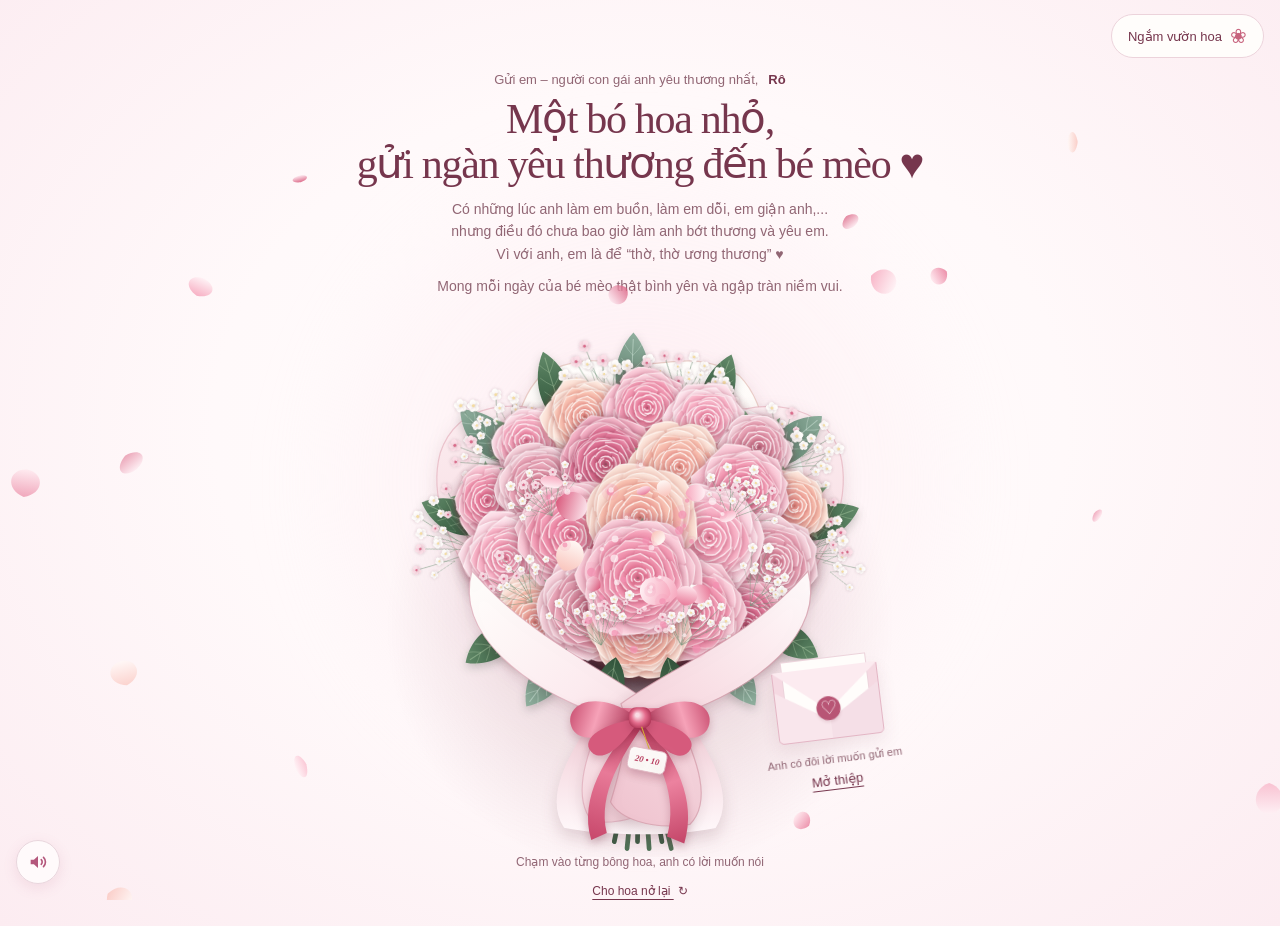
==== index.html @ 15c331a2 "Viết lại lời chúc theo giọng gửi người yêu - Viết lại thiệp, lời thì thầm của từng bông hồng và chú " ====
<!DOCTYPE html>
<html lang="vi">
<head>
  <meta charset="UTF-8">
  <meta name="viewport" content="width=device-width, initial-scale=1.0">
  <meta name="theme-color" content="#fff8fa">
  <meta name="description" content="Một bó hoa, một tấm thiệp và chút kỷ niệm anh gửi riêng cho em.">
  <title>Anh gửi bé mèo một bó hoa ♥</title>
  <link rel="stylesheet" href="./style.css">
  <script src="./script.js?v=3" defer></script>
  <script src="./card.js?v=2" defer></script>
  <script src="./album.js" defer></script>
  <script src="./music.js?v=3" defer></script>
</head>
<body>
  <main>
    <a class="garden-link" href="./garden.html">Ngắm vườn hoa <span aria-hidden="true">❀</span></a>
    <canvas id="ambientPetalsCanvas" aria-hidden="true"></canvas>
    <header class="greeting">
      <p class="occasion">Gửi em – người con gái anh yêu thương nhất,<span>Rô</span></p>
      <h1>Một bó hoa nhỏ,<br>gửi ngàn yêu thương đến bé mèo ♥</h1>
      <p class="greeting-caption">
        Có những lúc anh làm em buồn, làm em dỗi, em giận anh,...<br>
        nhưng điều đó chưa bao giờ làm anh bớt thương và yêu em.<br>
        Vì với anh, em là để “thờ, thờ ương thương” ♥
      </p>
      <p class="greeting-caption">Mong mỗi ngày của bé mèo thật bình yên và ngập tràn niềm vui.</p>
    </header>

    <div class="gift-layout">
      <section class="scene-column" aria-label="Hoa và những lời chúc">


        <div class="gift-visuals">
          <div class="bouquet-composition">
            <div id="bouquetStageWrapper" role="button" tabindex="0"
              aria-label="Bó hoa hồng. Nhấn Enter để nhận lời chúc; dùng phím mũi tên để chọn bông hoa."
              aria-describedby="bouquetHint">
              <canvas id="bouquetCanvas" aria-hidden="true"></canvas>
            </div>
            <button class="envelope-button" id="openCard" type="button" aria-haspopup="dialog" aria-controls="greetingCard" aria-expanded="false" hidden>
              <span class="envelope" aria-hidden="true"><span class="envelope-letter">Gửi em,</span><span class="envelope-seal">♡</span></span>
              <span class="envelope-caption">Anh có đôi lời muốn gửi em</span>
              <span class="envelope-action">Mở thiệp</span>
            </button>
          </div>

        </div>

        <footer class="scene-footer">
          <p id="bouquetHint" class="bouquet-hint">Chạm vào từng bông hoa, anh có lời muốn nói</p>
          <p id="roseWish" class="rose-wish" role="status" aria-live="polite" aria-atomic="true"></p>
          <button class="text-button" id="replayBloom" type="button">Cho hoa nở lại <span aria-hidden="true">↻</span></button>
        </footer>
      </section>

      <dialog id="greetingCard" class="card-dialog" aria-labelledby="cardTitle">
        <div class="letter-paper">
          <button class="close-button" id="closeCard" type="button" aria-label="Đóng thiệp">×</button>
          <div id="cardReading">
            <p class="letter-recipient">Gửi <span id="cardRecipient">bé mèo</span>,</p>
            <h2 id="cardTitle">Yêu thương em, hôm nay<br>và cả những ngày sau.</h2>
            <div class="letter-flower" aria-hidden="true">❀</div>
            <p id="cardMessage" class="letter-message"></p>
            <div class="letter-signoff"><p>Yêu thương em rất nhiều,</p><p id="cardSender" class="letter-signature"></p></div>
            <div class="letter-fold" aria-hidden="true"></div>
            <div class="letter-actions"><button id="viewAlbum" class="text-button" type="button" aria-controls="memoryAlbum">Xem album kỷ niệm <span aria-hidden="true">♡</span></button><!-- <button id="editCard" class="text-button" type="button">Viết lời chúc riêng <span aria-hidden="true">✎</span></button> --></div>
          </div>
          <form id="cardEditor" hidden>
            <p class="editor-intro">Một tấm thiệp mang lời của bạn.</p>
            <h2 id="editorTitle" class="editor-title">Viết chút yêu thương</h2>
            <label for="recipientInput">Gửi đến</label>
            <input id="recipientInput" name="recipient" maxlength="60" required autocomplete="off">
            <label for="messageInput">Lời chúc</label>
            <textarea id="messageInput" name="message" rows="7" maxlength="1500" required></textarea>
            <label for="senderInput">Người gửi</label>
            <input id="senderInput" name="sender" maxlength="60" required autocomplete="off">
            <p class="editor-hint">Lời chúc được lưu trên trình duyệt này.</p>
            <div class="editor-actions"><button class="primary-button" type="submit">Lưu lời chúc</button><button class="text-button" id="cancelEdit" type="button">Hủy</button></div>
          </form>
          <p id="cardStatus" class="card-status" role="status" aria-live="polite"></p>
        </div>
      </dialog>
    </div>
    <section id="memoryAlbum" class="memory-album" aria-labelledby="albumTitle" hidden>
      <header class="album-heading">
        <p class="album-note">Những ngày có em, anh đều muốn giữ lại</p>
        <h2 id="albumTitle">Chuyện của chúng mình</h2>
        <button id="toggleAlbum" class="text-button" type="button" aria-expanded="false" aria-controls="albumPhotos">Xòe album <span aria-hidden="true">♡</span></button>
        <!-- <button id="editAlbum" class="text-button" type="button" aria-expanded="false" aria-controls="albumPhotos">Thay ảnh <span aria-hidden="true">✎</span></button> -->
      </header>
      <!-- <p id="albumEditHint" class="album-edit-hint" hidden>Chọn ảnh từ thiết bị của bạn, tối đa 20 MB mỗi ảnh. Ảnh được lưu trên trình duyệt này, không tự gửi sang thiết bị khác.</p> -->
      <p id="albumStatus" class="album-status" role="status" aria-live="polite" aria-atomic="true"></p>
      <div id="albumPhotos" class="album-photos">
        <figure class="portrait-card album-card">
          <div class="portrait-photo"><img src="./assets/images/album/2.jpg" alt="Ảnh kỷ niệm thứ nhất của bé mèo" width="720" height="1280" decoding="async"></div>
          <figcaption><span class="portrait-dedication">Dỗi một chút cũng xinh.</span><span class="portrait-date">Anh nhìn mãi không chán</span></figcaption>
          <div class="photo-actions" hidden>
            <button class="text-button change-photo" type="button" aria-label="Đổi ảnh thứ nhất">Đổi ảnh</button>
            <button class="text-button reset-photo" type="button" aria-label="Khôi phục ảnh thứ nhất" disabled>Ảnh ban đầu</button>
            <input class="photo-input" type="file" accept="image/*" aria-label="Chọn ảnh thứ nhất" hidden>
          </div>
        </figure>
        <figure class="portrait-card album-card">
          <div class="portrait-photo"><img src="./assets/images/album/1.jpg" alt="Ảnh kỷ niệm thứ hai của bé mèo" width="720" height="1280" decoding="async" loading="lazy"></div>
          <figcaption><span class="portrait-dedication">Nụ cười anh thương yêu nhất.</span><span class="portrait-date">Cười nhiều thế này em nhé</span></figcaption>
          <div class="photo-actions" hidden>
            <button class="text-button change-photo" type="button" aria-label="Đổi ảnh thứ hai">Đổi ảnh</button>
            <button class="text-button reset-photo" type="button" aria-label="Khôi phục ảnh thứ hai" disabled>Ảnh ban đầu</button>
            <input class="photo-input" type="file" accept="image/*" aria-label="Chọn ảnh thứ hai" hidden>
          </div>
        </figure>
        <figure class="portrait-card album-card">
          <div class="portrait-photo"><img src="./assets/images/album/3.jpg" alt="Ảnh kỷ niệm thứ ba của bé mèo" width="720" height="960" decoding="async" loading="lazy"></div>
          <figcaption><span class="portrait-dedication">Bé mèo của anh.</span><span class="portrait-date">Đáng yêu từng ngày một</span></figcaption>
          <div class="photo-actions" hidden>
            <button class="text-button change-photo" type="button" aria-label="Đổi ảnh thứ ba">Đổi ảnh</button>
            <button class="text-button reset-photo" type="button" aria-label="Khôi phục ảnh thứ ba" disabled>Ảnh ban đầu</button>
            <input class="photo-input" type="file" accept="image/*" aria-label="Chọn ảnh thứ ba" hidden>
          </div>
        </figure>
        <figure class="portrait-card album-card">
          <div class="portrait-photo"><img src="./assets/images/album/4.jpg" alt="Ảnh kỷ niệm thứ tư của bé mèo" width="720" height="960" decoding="async" loading="lazy"></div>
          <figcaption><span class="portrait-dedication">Ôm gấu thôi, đừng ôm buồn.</span><span class="portrait-date">Còn có anh ôm em nữa</span></figcaption>
          <div class="photo-actions" hidden>
            <button class="text-button change-photo" type="button" aria-label="Đổi ảnh thứ tư">Đổi ảnh</button>
            <button class="text-button reset-photo" type="button" aria-label="Khôi phục ảnh thứ tư" disabled>Ảnh ban đầu</button>
            <input class="photo-input" type="file" accept="image/*" aria-label="Chọn ảnh thứ tư" hidden>
          </div>
        </figure>
        <figure class="portrait-card album-card">
          <div class="portrait-photo"><img src="./assets/images/album/5.jpg" alt="Ảnh kỷ niệm thứ năm của bé mèo" width="720" height="960" decoding="async" loading="lazy"></div>
          <figcaption><span class="portrait-dedication">Hoa đẹp, em đẹp hơn.</span><span class="portrait-date">Yêu thương em nhiều lắm</span></figcaption>
          <div class="photo-actions" hidden>
            <button class="text-button change-photo" type="button" aria-label="Đổi ảnh thứ năm">Đổi ảnh</button>
            <button class="text-button reset-photo" type="button" aria-label="Khôi phục ảnh thứ năm" disabled>Ảnh ban đầu</button>
            <input class="photo-input" type="file" accept="image/*" aria-label="Chọn ảnh thứ năm" hidden>
          </div>
        </figure>
        <figure class="portrait-card album-card">
          <div class="portrait-photo"><img src="./assets/images/album/6.jpg" alt="Ảnh kỷ niệm thứ sáu của bé mèo" width="720" height="960" decoding="async" loading="lazy"></div>
          <figcaption><span class="portrait-dedication">Hai cái bóng, một đường về.</span><span class="portrait-date">Mình cứ đi cùng nhau mãi nhé</span></figcaption>
          <div class="photo-actions" hidden>
            <button class="text-button change-photo" type="button" aria-label="Đổi ảnh thứ sáu">Đổi ảnh</button>
            <button class="text-button reset-photo" type="button" aria-label="Khôi phục ảnh thứ sáu" disabled>Ảnh ban đầu</button>
            <input class="photo-input" type="file" accept="image/*" aria-label="Chọn ảnh thứ sáu" hidden>
          </div>
        </figure>
      </div>
      <p class="album-footnote">Còn nhiều ảnh lắm, mình cùng chụp tiếp em nhé.</p>
    </section>
    <noscript><p class="noscript-message">Bật JavaScript để ngắm hoa nở và mở thiệp anh gửi em nhé.</p></noscript>
  </main>
</body>
</html>
---- style.css ----
:root {
  --paper: #fffdfb;
  --blush: #fff8fa;
  --rose: #c7637d;
  --ink: #76364d;
  --muted: #916674;
  --line: #ecd3db;
  --bouquet-size: clamp(210px, calc(100dvh - 300px), 560px);
  color: var(--ink);
  font-family: "Segoe UI", Arial, sans-serif;
  font-synthesis: none;
}
* { box-sizing: border-box; }
[hidden] { display: none !important; }
html, body { margin: 0; min-width: 320px; min-height: 100%; }
body {
  background: radial-gradient(ellipse at 50% 46%, #fffdfd 0%, #fff9fa 47%, #fcecf1 100%);
  -webkit-tap-highlight-color: transparent;
}
button, input, textarea { font: inherit; }
button { color: inherit; cursor: pointer; touch-action: manipulation; }
button:focus-visible, a:focus-visible, [tabindex]:focus-visible, input:focus-visible, textarea:focus-visible {
  outline: 2px solid var(--ink); outline-offset: 5px;
}
main {
  min-height: 100vh; min-height: 100dvh;
  display: grid; align-content: center;
  position: relative; isolation: isolate;
  padding: max(72px, calc(env(safe-area-inset-top) + 64px)) clamp(16px, 3vw, 48px) max(16px, env(safe-area-inset-bottom));
}
.garden-link {
  position: absolute; top: max(14px, env(safe-area-inset-top));
  right: max(16px, env(safe-area-inset-right)); z-index: 4;
  display: inline-flex; align-items: center; gap: 8px;
  min-height: 44px; padding: 10px 16px; border: 1px solid var(--line); border-radius: 24px;
  background: var(--paper); color: var(--ink); font-size: 13px; text-decoration: none;
}
.garden-link:hover { background: #fae7ef; }
.garden-link span { color: var(--rose); font-size: 20px; line-height: 1; }
.gift-layout {
  width: min(100%, 1040px); margin-inline: auto;
  display: grid; grid-template-columns: minmax(0, 1fr); align-items: start;
  gap: 32px clamp(28px, 4vw, 60px);
}
.scene-column { min-width: 0; display: flex; flex-direction: column; align-items: center; }
.gift-visuals {
  width: 100%; margin: 4px auto 0; display: grid; place-items: center;
}
.portrait-card {
  position: relative; min-width: 0; width: 100%; max-width: 275px;
  justify-self: center; margin: 0; padding: 10px 10px 0;
  background: var(--paper); border: 1px solid #ecd3db99;
  box-shadow: 0 14px 40px #76364d10, 0 2px 7px #76364d08;
  transform-origin: top left;
}
.portrait-photo { overflow: hidden; aspect-ratio: 3 / 4; background: #f3e4e5; }
.portrait-photo img { display: block; width: 100%; height: 100%; object-fit: cover; object-position: center; }
.portrait-card figcaption { padding: 19px 6px 20px; text-align: center; }
.portrait-dedication { display: block; font: italic clamp(16px, 1.6vw, 21px)/1.45 "Palatino Linotype", Georgia, serif; text-wrap: pretty; }
.portrait-date { display: block; color: var(--muted); margin-top: 11px; font-size: 10px; line-height: 1.6; }
main::before {
  content: ''; position: absolute; left: 50%; top: 52%; z-index: -1;
  width: min(90vw, 700px); aspect-ratio: 1;
  transform: translate(-50%, -50%); border-radius: 50%;
  background: radial-gradient(circle, rgba(252, 210, 223, .45), rgba(254, 235, 242, .16) 57%, transparent 73%);
  filter: blur(26px); pointer-events: none;
}
.greeting { width: fit-content; max-width: 100%; margin: 0 auto 8px; transform-origin: top left; position: relative; z-index: 1; text-align: center; }
.occasion { margin: 0 0 10px; font-size: 13px; color: var(--muted); }
.occasion span { margin-left: 10px; color: var(--ink); font-weight: 600; }
h1, h2, .letter-recipient { font-family: "Palatino Linotype", "Book Antiqua", Palatino, Georgia, serif; font-weight: 400; }
h1 { margin: 0; font-size: clamp(28px, 3.4vw, 42px); line-height: 1.08; letter-spacing: -1.3px; }
.greeting-caption { font-size: 14px; line-height: 1.6; color: var(--muted); margin: 10px 0 0; }
.bouquet-composition {
  position: relative; min-width: 0; margin: -12px auto -8px;
  width: min(100%, var(--bouquet-size));
  transform-origin: top left;
}
#bouquetStageWrapper {
  position: relative; width: 100%; aspect-ratio: 1; border-radius: 45%;
  cursor: pointer; touch-action: manipulation;
  animation: bouquet-entrance 1.15s cubic-bezier(.16, 1, .3, 1) both;
}
#bouquetCanvas { width: 100%; height: 100%; display: block; }
.envelope-button {
  position: absolute; right: 8px; top: 66%; width: clamp(126px, 29%, 164px);
  padding: 0; border: 0; background: transparent; text-align: center;
  transform: rotate(-7deg); animation: envelope-arrival .8s cubic-bezier(.2,.8,.2,1) both;
}
.envelope {
  position: relative; display: block; width: 106px; height: 72px; margin: 0 auto 12px;
  background: #f5d9e2; border: 1px solid #e3b5c4; border-radius: 2px 2px 5px 5px;
  box-shadow: 0 8px 18px #76364d18;
}
.envelope::before {
  content: ''; position: absolute; inset: 0; z-index: 2;
  background: linear-gradient(32deg, #f9e6ec 49%, transparent 50%) left / 51% 100% no-repeat,
              linear-gradient(-32deg, #f5dfe7 49%, transparent 50%) right / 51% 100% no-repeat;
  border-radius: inherit;
}
.envelope::after {
  content: ''; position: absolute; inset: -1px -1px 0; z-index: 3;
  background: #fcebf0; clip-path: polygon(0 0, 100% 0, 50% 61%);
  transform-origin: top; transition: transform .4s ease;
}
.envelope-letter {
  position: absolute; inset: -11px 9px 9px; padding: 12px 0 0;
  background: var(--paper); border: 1px solid var(--line);
  font-family: Georgia, serif; font-style: italic; font-size: 13px;
  transition: transform .4s ease;
}
.envelope-seal {
  position: absolute; left: calc(50% - 12px); top: 28px; z-index: 4;
  width: 24px; height: 24px; border-radius: 50%; background: #b85575;
  color: #fff6f8; font: 19px/24px Georgia, serif; box-shadow: 0 2px 3px #76364d22;
}
.envelope-caption, .envelope-action { display: block; font-size: 11px; line-height: 1.5; }
.envelope-caption { color: var(--muted); }
.envelope-action { font-size: 13px; text-decoration: underline; text-underline-offset: 4px; margin-top: 3px; }
@media (hover: hover) {
  .envelope-button:hover .envelope-letter { transform: translateY(-7px); }
  .envelope-button:hover .envelope::after { transform: rotateX(35deg); }
}
.scene-footer { transform-origin: top left; width: min(100%, 540px); margin-top: 6px; text-align: center; position: relative; z-index: 1; }
.bouquet-hint { font-size: 12px; color: var(--muted); margin: 0; }
.rose-wish { font: italic 17px/1.6 Georgia, serif; margin: 6px auto 2px; max-width: 440px; min-height: 54px; text-wrap: pretty; }
.rose-wish:empty { min-height: 0; margin: 0; }
.rose-wish.is-new { animation: wish-arrival .4s ease both; }
.text-button { border: 0; background: transparent; padding: 12px 8px; font-size: 12px; text-decoration: underline; text-underline-offset: 4px; }
.text-button span { display: inline-block; margin-left: 4px; text-decoration: none; }
#replayBloom { margin-top: 3px; }
#ambientPetalsCanvas { position: fixed; inset: 0; width: 100%; height: 100%; display: block; pointer-events: none; z-index: 2; }
.card-dialog {
  position: relative; z-index: 3; inset: auto; justify-self: center; align-self: start;
  width: min(100%, 620px); min-width: 0; max-width: none; max-height: none; margin: 0;
  padding: 0; border: 0; border-radius: 5px; color: var(--ink);
  background: var(--paper); box-shadow: 0 20px 70px #76364d14, 0 2px 8px #76364d0d;
  overflow: visible; scroll-margin-block: 24px;
}
.card-dialog[open] { animation: letter-open .45s .4s cubic-bezier(.16,1,.3,1) both; }
.letter-paper { position: relative; padding: 18px 30px 10px; background: linear-gradient(90deg, transparent 49.7%, #eedde33b 50%, transparent 50.3%), var(--paper); }
.letter-paper::before { content: ''; position: absolute; inset: 10px; border: 1px solid #ecd3db99; border-radius: 2px; pointer-events: none; }
.close-button { position: absolute; right: 15px; top: 14px; z-index: 1; width: 36px; height: 36px; background: transparent; border: 0; border-radius: 50%; font-size: 25px; font-weight: 300; }
.close-button:hover { background: #f9eaf0; }
.letter-date { display: flex; align-items: center; justify-content: center; gap: 13px; font: 28px/1.1 Georgia, serif; color: var(--rose); margin: 0 0 10px; }
.date-stem { width: 1px; height: 32px; background: var(--line); transform: rotate(25deg); }
.letter-recipient { margin: 0 0 10px; font-size: 19px; overflow-wrap: anywhere; }
#cardTitle { margin: 0; font-size: 31px; line-height: 1.2; letter-spacing: -.6px; }
.letter-flower { text-align: center; font: 29px/1 Georgia, serif; color: var(--rose); margin: 6px 0 8px; }
.letter-message { white-space: pre-wrap; overflow-wrap: anywhere; font-size: 14px; line-height: 1.65; margin: 0; }
.message-paragraph { display: block; }
.message-paragraph + .message-paragraph { margin-top: 12px; }
.letter-signoff { margin-top: 10px; text-align: right; }
.letter-signoff > p:first-child { margin: 0 0 3px; font-size: 12px; color: var(--muted); }
.letter-signature { font: italic 23px/1.4 "Palatino Linotype", Georgia, serif; margin: 0; overflow-wrap: anywhere; }
.letter-fold { height: 1px; margin: 8px -30px 2px; background: #ecd3db77; box-shadow: 0 1px 2px #76364d08; }
.letter-actions { text-align: center; }
.letter-actions .text-button { padding-block: 8px; }
.card-status { font-size: 12px; color: var(--muted); text-align: center; margin: 0; line-height: 1.6; }
.card-status:not(:empty) { padding: 8px 0; }
.editor-intro { margin: 10px 0; font-size: 12px; color: var(--muted); }
.editor-title { font-size: 27px; line-height: 1.2; margin: 0 0 26px; }
#cardEditor label { display: block; font-size: 13px; margin: 18px 0 8px; }
#cardEditor input, #cardEditor textarea { width: 100%; border: 1px solid #dcb8c5; border-radius: 5px; background: #fff9fb; color: var(--ink); padding: 11px 12px; font-size: 14px; line-height: 1.6; }
#cardEditor textarea { resize: vertical; min-height: 150px; }
.editor-hint { font-size: 11px; color: var(--muted); line-height: 1.7; margin-top: 14px; }
.editor-actions { display: flex; align-items: center; gap: 16px; margin: 20px 0 10px; }
.primary-button { border: 1px solid var(--ink); border-radius: 5px; padding: 12px 20px; font-size: 13px; background: var(--ink); color: var(--paper); }
.noscript-message { text-align: center; font-size: 14px; }
/* The album is a second chapter, revealed only after the letter is opened. */
.memory-album {
  position: relative; z-index: 3; width: min(100%, 850px); min-width: 0;
  margin: clamp(32px, 4vw, 54px) auto 8px; text-align: center; scroll-margin-top: 32px;
  opacity: 0; transform: translateY(24px);
  transition: opacity .8s ease, transform .8s cubic-bezier(.2,.8,.2,1);
}
.memory-album.is-revealed { opacity: 1; transform: none; }
.album-heading { margin-bottom: 26px; }
.album-note { color: var(--muted); font-size: 12px; line-height: 1.7; margin: 0 0 12px; }
#albumTitle { font-size: clamp(26px, 3vw, 34px); line-height: 1.25; margin: 0 0 8px; letter-spacing: -.5px; }
.album-photos { display: grid; grid-template-columns: minmax(0, 1fr); gap: 28px; padding: 18px 18px 14px; }
.album-card { grid-area: 1 / 1; width: min(100%, 230px); max-width: none; transform-origin: center; }
.album-card:nth-child(1) { z-index: 3; transform: rotate(-3deg); }
.album-card:nth-child(2) { z-index: 2; transform: translate(12px, -6px) rotate(7deg); }
.album-card:nth-child(3) { z-index: 1; transform: translate(-12px, -10px) rotate(-9deg); }
.album-card:nth-child(n+4) { z-index: 0; transform: rotate(4deg); }
.album-card .portrait-dedication { font-size: 17px; }
.album-card figcaption { padding: 16px 4px 18px; }
.album-card .portrait-date { margin-top: 8px; }
.album-edit-hint, .album-status { max-width: 520px; margin: 0 auto 16px; color: var(--muted); font-size: 12px; line-height: 1.7; }
.album-status:empty { display: none; }
.photo-actions { display: flex; justify-content: center; flex-wrap: wrap; gap: 0 4px; padding: 0 0 8px; }
.photo-actions .text-button { min-height: 44px; padding: 10px 6px; }
.photo-actions button:disabled { opacity: .5; cursor: default; }
.album-card[aria-busy="true"] .portrait-photo { opacity: .65; }
.memory-album.is-spread .album-photos { grid-template-columns: repeat(3, minmax(0, 1fr)); }
.memory-album.is-spread .album-card { grid-area: auto; transform: rotate(var(--photo-angle)); animation: photo-unfold .65s cubic-bezier(.2,.8,.2,1) both; }
.memory-album.is-spread .album-card:nth-child(1) { --photo-angle: -4deg; }
.memory-album.is-spread .album-card:nth-child(2) { --photo-angle: 2deg; animation-delay: .13s; }
.memory-album.is-spread .album-card:nth-child(3) { --photo-angle: -2deg; animation-delay: .26s; }
.memory-album.is-spread .album-card:nth-child(4) { --photo-angle: 3deg; animation-delay: .39s; }
.memory-album.is-spread .album-card:nth-child(5) { --photo-angle: -3deg; animation-delay: .52s; }
.memory-album.is-spread .album-card:nth-child(6) { --photo-angle: 2deg; animation-delay: .65s; }
.album-footnote { margin: 22px 0 0; color: var(--muted); font: italic 15px/1.7 Georgia, serif; }
@keyframes photo-unfold {
  from { opacity: 0; transform: translateY(22px) rotate(0); }
  to { opacity: 1; transform: translateY(0) rotate(var(--photo-angle)); }
}
@media (min-width: 1100px) {
  body.card-open .gift-layout { grid-template-columns: minmax(0, 1fr) minmax(400px, 470px); align-items: center; }
  body.card-open .bouquet-composition { width: min(100%, var(--bouquet-size)); }
  body.card-open .envelope-button { right: 0; width: 126px; }
  body.card-open .envelope { width: 88px; height: 60px; }
  body.card-open .envelope-seal { top: 22px; }
  body.card-open .envelope-caption { font-size: 10px; }
  body.card-open .envelope-action { font-size: 12px; }
  body.card-open .card-dialog { width: 100%; }
}
@media (min-width: 601px) and (max-width: 1099px) {
  body.card-open .bouquet-composition { width: min(100%, var(--bouquet-size)); }
}
@media (max-width: 600px) {
  .occasion { font-size: 12px; margin-bottom: 8px; }
  .greeting { margin-bottom: 6px; }
  .greeting-caption { font-size: 12px; margin-top: 8px; }
  .gift-visuals { margin-top: 2px; }
  .bouquet-composition { margin-top: 0; margin-bottom: 4px; width: min(100%, var(--bouquet-size)); }
  .envelope-button { right: 6px; top: 68%; width: 130px; }
  .envelope { width: 88px; height: 60px; margin-bottom: 9px; }
  .envelope-seal { top: 22px; }
  .envelope-caption { font-size: 10px; }
  .envelope-action { font-size: 12px; }
  .rose-wish { font-size: 16px; padding: 0 10px; }
  .letter-paper { padding: 18px 24px 10px; }
  .letter-fold { margin-left: -24px; margin-right: -24px; }
  #cardTitle { font-size: 29px; }
  .memory-album.is-spread .album-photos { grid-template-columns: minmax(0, 1fr); gap: 32px; }
}
@keyframes bouquet-entrance { from { opacity: 0; transform: translateY(18px) scale(.92); } to { opacity: 1; transform: translateY(0) scale(1); } }
@keyframes envelope-arrival { from { opacity: 0; transform: translateY(14px) rotate(-12deg); } to { opacity: 1; transform: translateY(0) rotate(-7deg); } }
@keyframes letter-open { from { opacity: 0; transform: translateY(16px); } to { opacity: 1; transform: translateY(0); } }
@keyframes wish-arrival { from { opacity: 0; transform: translateY(5px); } to { opacity: 1; transform: translateY(0); } }
@media (prefers-reduced-motion: reduce) {
  *, *::before, *::after { animation: none !important; transition: none !important; scroll-behavior: auto !important; }
}
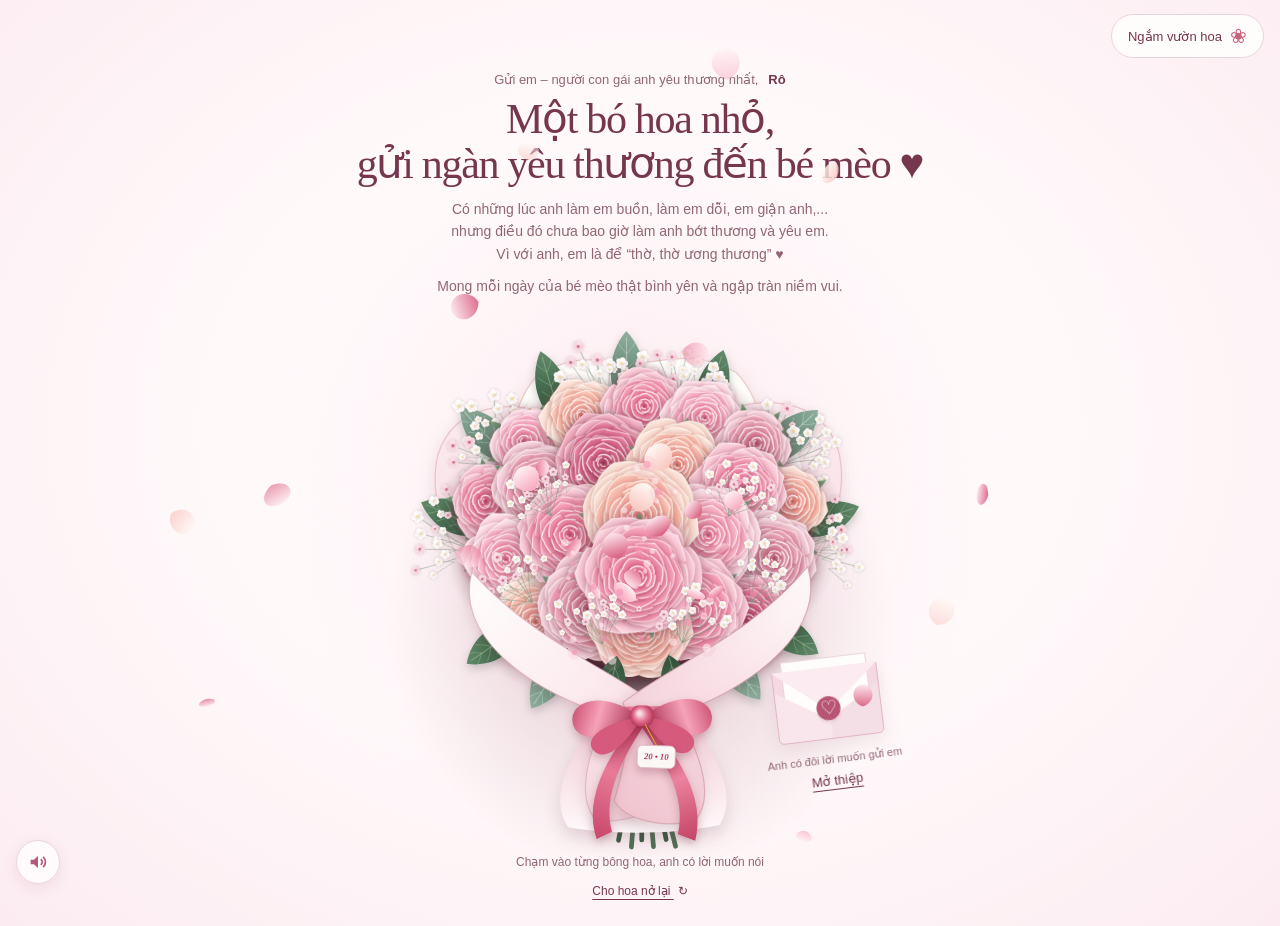
==== commit c4c14163: "feat: update" ====
--- a/index.html
+++ b/index.html
@@ -94,7 +94,7 @@
       <div id="albumPhotos" class="album-photos">
         <figure class="portrait-card album-card">
           <div class="portrait-photo"><img src="./assets/images/album/2.jpg" alt="Ảnh kỷ niệm thứ nhất của bé mèo" width="720" height="1280" decoding="async"></div>
-          <figcaption><span class="portrait-dedication">Dỗi một chút cũng xinh.</span><span class="portrait-date">Anh nhìn mãi không chán</span></figcaption>
+          <figcaption><span class="portrait-dedication">Nụ cười anh thương yêu nhất.</span><span class="portrait-date">Cười nhiều thế này em nhé</span></figcaption>
           <div class="photo-actions" hidden>
             <button class="text-button change-photo" type="button" aria-label="Đổi ảnh thứ nhất">Đổi ảnh</button>
             <button class="text-button reset-photo" type="button" aria-label="Khôi phục ảnh thứ nhất" disabled>Ảnh ban đầu</button>
@@ -103,7 +103,7 @@
         </figure>
         <figure class="portrait-card album-card">
           <div class="portrait-photo"><img src="./assets/images/album/1.jpg" alt="Ảnh kỷ niệm thứ hai của bé mèo" width="720" height="1280" decoding="async" loading="lazy"></div>
-          <figcaption><span class="portrait-dedication">Nụ cười anh thương yêu nhất.</span><span class="portrait-date">Cười nhiều thế này em nhé</span></figcaption>
+          <figcaption><span class="portrait-dedication">Dỗi một chút cũng xinh.</span><span class="portrait-date">Anh nhìn mãi không chán</span></figcaption>
           <div class="photo-actions" hidden>
             <button class="text-button change-photo" type="button" aria-label="Đổi ảnh thứ hai">Đổi ảnh</button>
             <button class="text-button reset-photo" type="button" aria-label="Khôi phục ảnh thứ hai" disabled>Ảnh ban đầu</button>
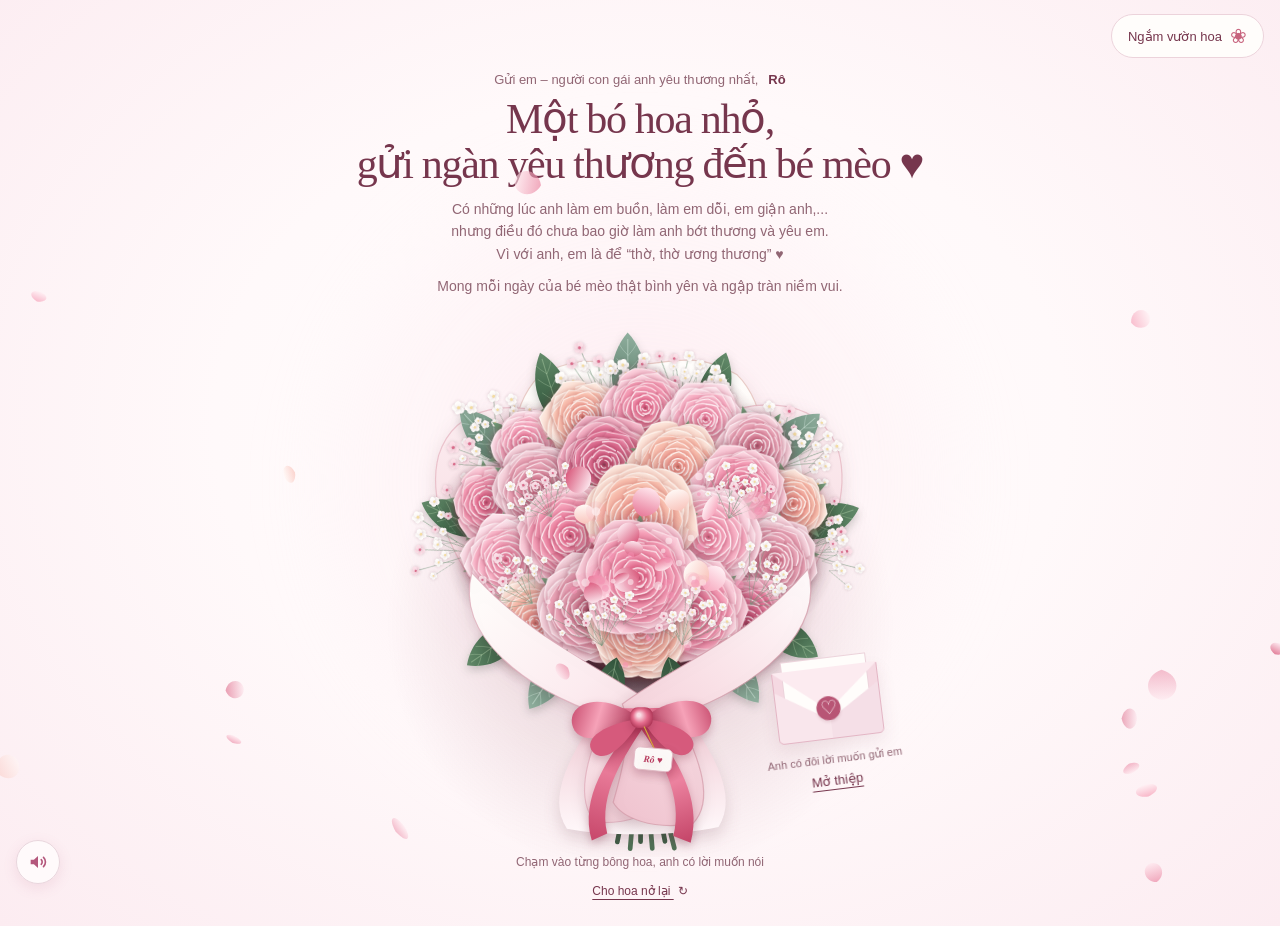
==== commit a2f2bcbf: "Đổi chữ trên thẻ treo bó hoa từ "20 • 10" thành "Rô ♥"" ====
--- a/index.html
+++ b/index.html
@@ -7,7 +7,7 @@
   <meta name="description" content="Một bó hoa, một tấm thiệp và chút kỷ niệm anh gửi riêng cho em.">
   <title>Anh gửi bé mèo một bó hoa ♥</title>
   <link rel="stylesheet" href="./style.css">
-  <script src="./script.js?v=3" defer></script>
+  <script src="./script.js?v=4" defer></script>
   <script src="./card.js?v=2" defer></script>
   <script src="./album.js" defer></script>
   <script src="./music.js?v=3" defer></script>
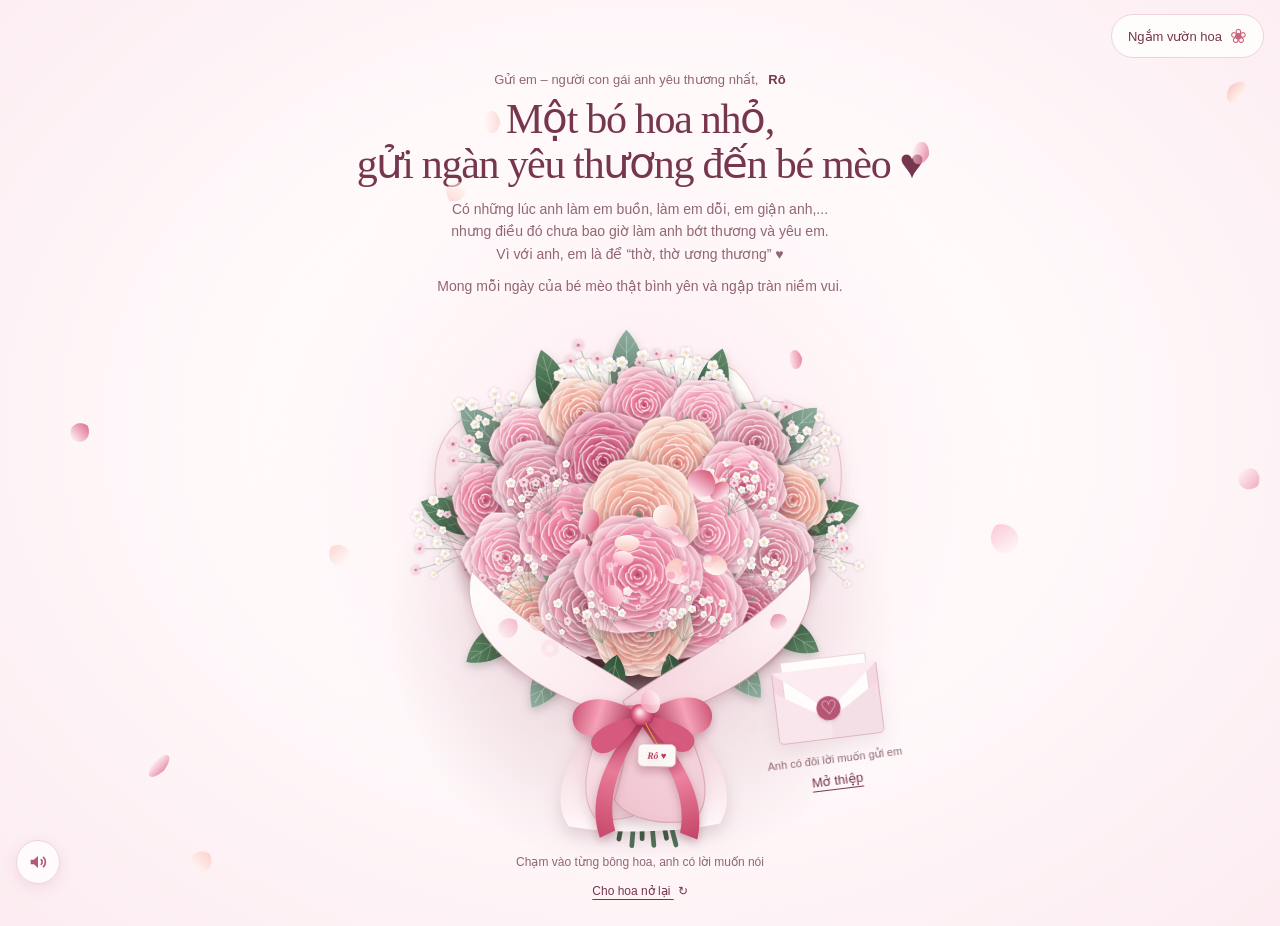
==== commit 60c7a109: "Thêm favicon trái tim cho các trang - Thêm favicon.svg và apple-touch-icon.png, gắn vào trang bó hoa" ====
--- a/index.html
+++ b/index.html
@@ -5,7 +5,9 @@
   <meta name="viewport" content="width=device-width, initial-scale=1.0">
   <meta name="theme-color" content="#fff8fa">
   <meta name="description" content="Một bó hoa, một tấm thiệp và chút kỷ niệm anh gửi riêng cho em.">
-  <title>Anh gửi bé mèo một bó hoa ♥</title>
+  <link rel="icon" href="./assets/favicon.svg" type="image/svg+xml">
+  <link rel="apple-touch-icon" href="./assets/apple-touch-icon.png">
+  <title>Anh gửi bé mèo một bó hoa</title>
   <link rel="stylesheet" href="./style.css">
   <script src="./script.js?v=4" defer></script>
   <script src="./card.js?v=2" defer></script>
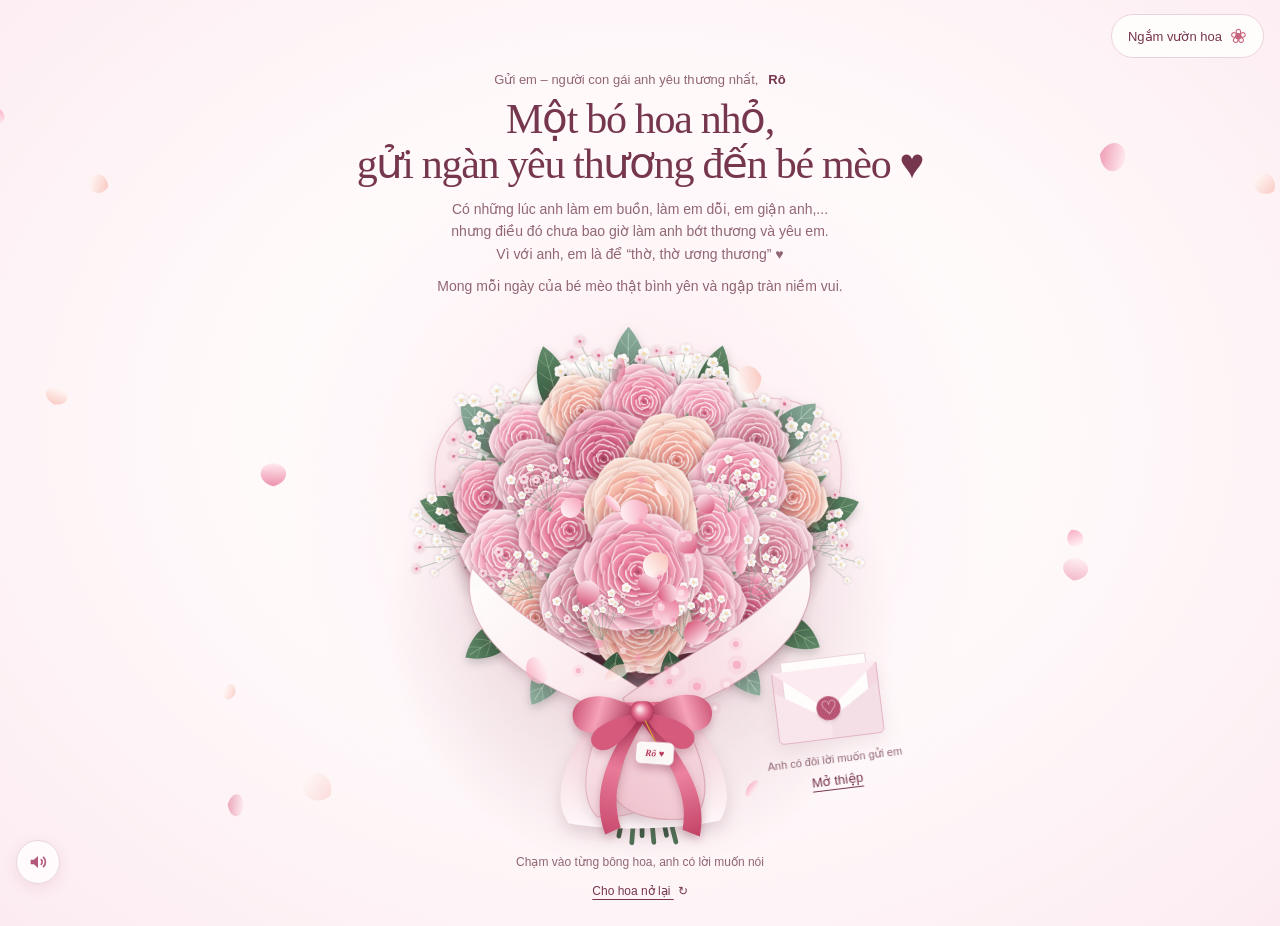
==== commit 3daacce2: "fix: sửa lỗi safari" ====
--- a/index.html
+++ b/index.html
@@ -12,7 +12,7 @@
   <script src="./script.js?v=4" defer></script>
   <script src="./card.js?v=2" defer></script>
   <script src="./album.js" defer></script>
-  <script src="./music.js?v=3" defer></script>
+  <script src="./music.js?v=4" defer></script>
 </head>
 <body>
   <main>
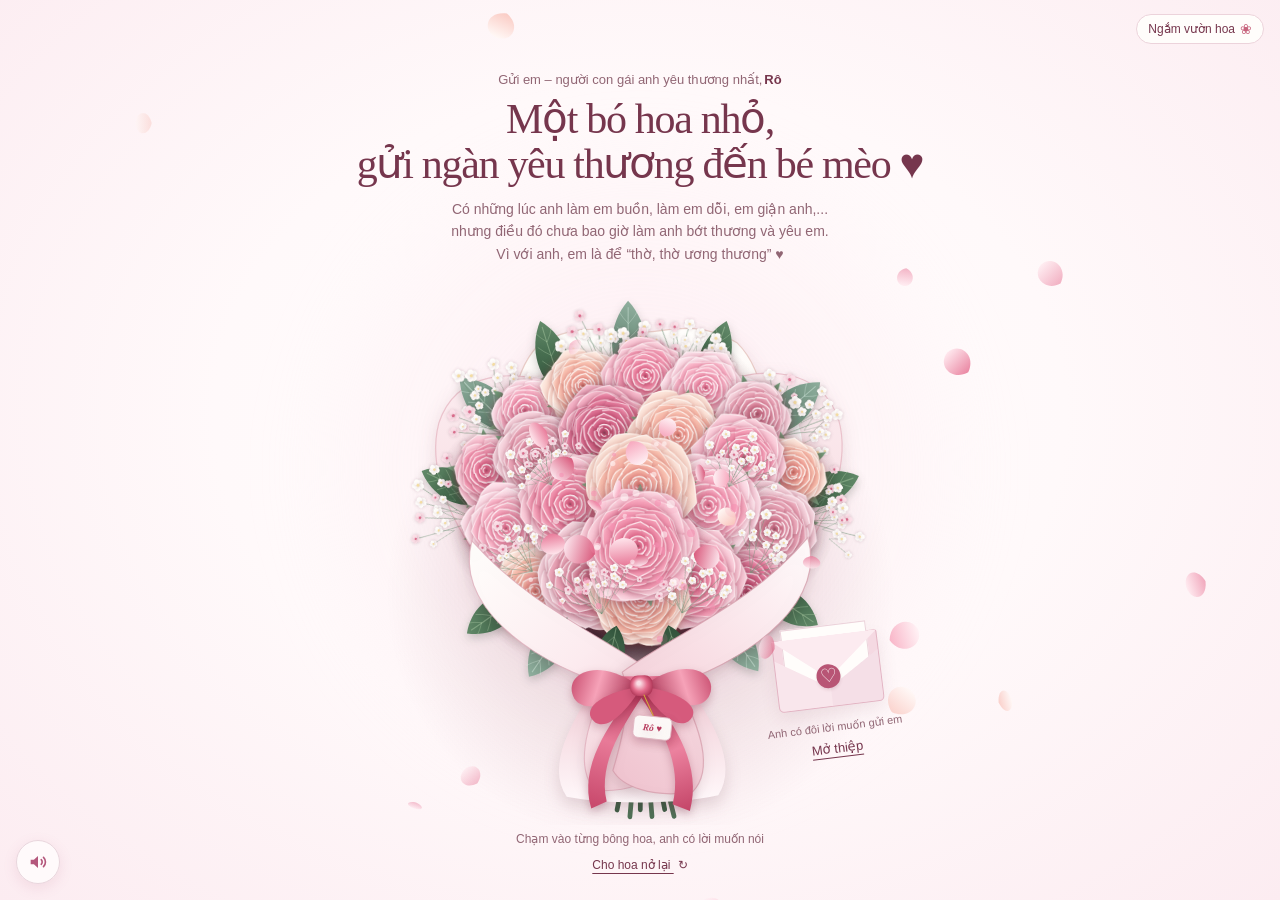
==== commit 65d5cb1c: "fix: sửa lỗi css" ====
--- a/index.html
+++ b/index.html
@@ -8,7 +8,7 @@
   <link rel="icon" href="./assets/favicon.svg" type="image/svg+xml">
   <link rel="apple-touch-icon" href="./assets/apple-touch-icon.png">
   <title>Anh gửi bé mèo một bó hoa</title>
-  <link rel="stylesheet" href="./style.css">
+  <link rel="stylesheet" href="./style.css?v=2">
   <script src="./script.js?v=4" defer></script>
   <script src="./card.js?v=2" defer></script>
   <script src="./album.js" defer></script>
@@ -26,7 +26,7 @@
         nhưng điều đó chưa bao giờ làm anh bớt thương và yêu em.<br>
         Vì với anh, em là để “thờ, thờ ương thương” ♥
       </p>
-      <p class="greeting-caption">Mong mỗi ngày của bé mèo thật bình yên và ngập tràn niềm vui.</p>
+      <!-- <p class="greeting-caption">Mong mỗi ngày của bé mèo thật bình yên và ngập tràn niềm vui.</p> -->
     </header>
 
     <div class="gift-layout">
--- a/style.css
+++ b/style.css
@@ -31,12 +31,12 @@
 .garden-link {
   position: absolute; top: max(14px, env(safe-area-inset-top));
   right: max(16px, env(safe-area-inset-right)); z-index: 4;
-  display: inline-flex; align-items: center; gap: 8px;
-  min-height: 44px; padding: 10px 16px; border: 1px solid var(--line); border-radius: 24px;
-  background: var(--paper); color: var(--ink); font-size: 13px; text-decoration: none;
+  display: inline-flex; align-items: center; gap: 5px;
+  min-height: 30px; padding: 5px 11px; border: 1px solid var(--line); border-radius: 24px;
+  background: var(--paper); color: var(--ink); font-size: 12px; line-height: 1; text-decoration: none;
 }
 .garden-link:hover { background: #fae7ef; }
-.garden-link span { color: var(--rose); font-size: 20px; line-height: 1; }
+.garden-link span { color: var(--rose); font-size: 14px; line-height: 1; }
 .gift-layout {
   width: min(100%, 1040px); margin-inline: auto;
   display: grid; grid-template-columns: minmax(0, 1fr); align-items: start;
@@ -67,7 +67,7 @@
 }
 .greeting { width: fit-content; max-width: 100%; margin: 0 auto 8px; transform-origin: top left; position: relative; z-index: 1; text-align: center; }
 .occasion { margin: 0 0 10px; font-size: 13px; color: var(--muted); }
-.occasion span { margin-left: 10px; color: var(--ink); font-weight: 600; }
+.occasion span { margin-left: 2px; color: var(--ink); font-weight: 600; }
 h1, h2, .letter-recipient { font-family: "Palatino Linotype", "Book Antiqua", Palatino, Georgia, serif; font-weight: 400; }
 h1 { margin: 0; font-size: clamp(28px, 3.4vw, 42px); line-height: 1.08; letter-spacing: -1.3px; }
 .greeting-caption { font-size: 14px; line-height: 1.6; color: var(--muted); margin: 10px 0 0; }
@@ -121,14 +121,14 @@
   .envelope-button:hover .envelope-letter { transform: translateY(-7px); }
   .envelope-button:hover .envelope::after { transform: rotateX(35deg); }
 }
-.scene-footer { transform-origin: top left; width: min(100%, 540px); margin-top: 6px; text-align: center; position: relative; z-index: 1; }
+.scene-footer { transform-origin: top left; width: min(100%, 540px); margin-top: 15px; text-align: center; position: relative; z-index: 1; }
 .bouquet-hint { font-size: 12px; color: var(--muted); margin: 0; }
 .rose-wish { font: italic 17px/1.6 Georgia, serif; margin: 6px auto 2px; max-width: 440px; min-height: 54px; text-wrap: pretty; }
 .rose-wish:empty { min-height: 0; margin: 0; }
 .rose-wish.is-new { animation: wish-arrival .4s ease both; }
 .text-button { border: 0; background: transparent; padding: 12px 8px; font-size: 12px; text-decoration: underline; text-underline-offset: 4px; }
 .text-button span { display: inline-block; margin-left: 4px; text-decoration: none; }
-#replayBloom { margin-top: 3px; }
+/* #replayBloom { margin-top: 3px; } */
 #ambientPetalsCanvas { position: fixed; inset: 0; width: 100%; height: 100%; display: block; pointer-events: none; z-index: 2; }
 .card-dialog {
   position: relative; z-index: 3; inset: auto; justify-self: center; align-self: start;
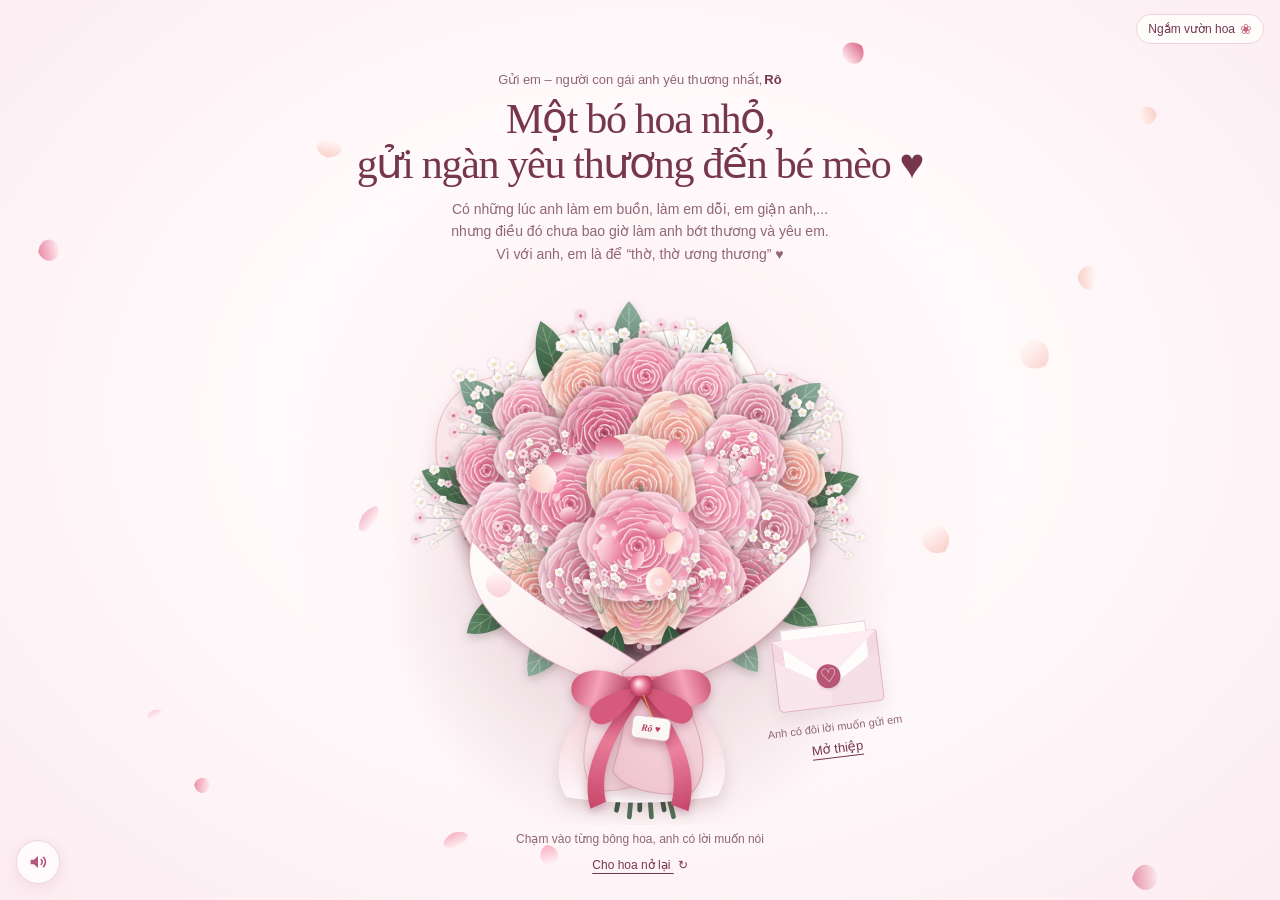
==== commit e24942de: "fix: update vers" ====
--- a/index.html
+++ b/index.html
@@ -8,7 +8,7 @@
   <link rel="icon" href="./assets/favicon.svg" type="image/svg+xml">
   <link rel="apple-touch-icon" href="./assets/apple-touch-icon.png">
   <title>Anh gửi bé mèo một bó hoa</title>
-  <link rel="stylesheet" href="./style.css?v=2">
+  <link rel="stylesheet" href="./style.css?v=3">
   <script src="./script.js?v=4" defer></script>
   <script src="./card.js?v=2" defer></script>
   <script src="./album.js" defer></script>
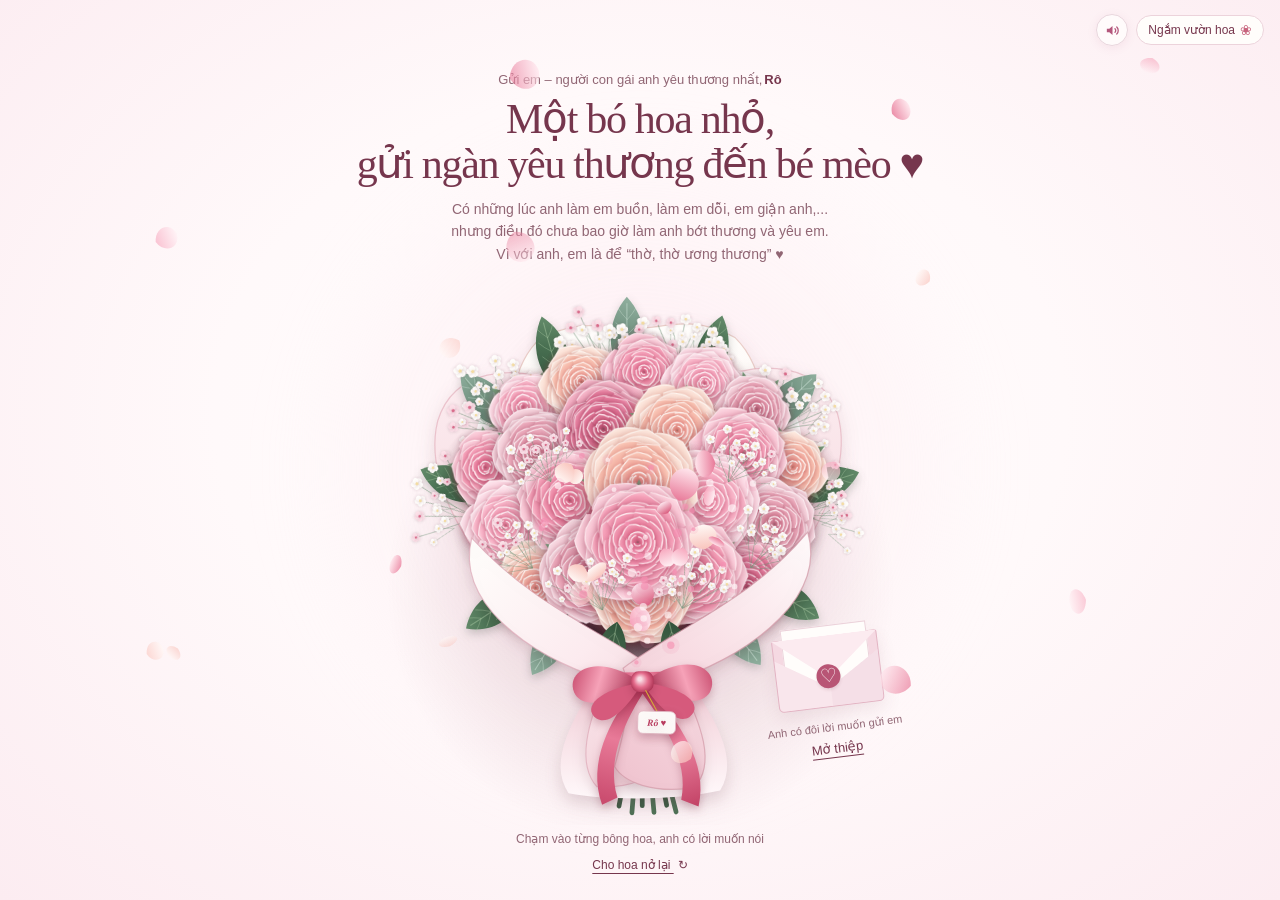
==== commit 9b91fee4: "Gom nút nhạc vào hàng nút góc trên và sửa bố cục trên điện thoại - Đặt nút nhạc cạnh nút "Ngắm vườn " ====
--- a/index.html
+++ b/index.html
@@ -8,15 +8,17 @@
   <link rel="icon" href="./assets/favicon.svg" type="image/svg+xml">
   <link rel="apple-touch-icon" href="./assets/apple-touch-icon.png">
   <title>Anh gửi bé mèo một bó hoa</title>
-  <link rel="stylesheet" href="./style.css?v=3">
+  <link rel="stylesheet" href="./style.css?v=4">
   <script src="./script.js?v=4" defer></script>
   <script src="./card.js?v=2" defer></script>
   <script src="./album.js" defer></script>
-  <script src="./music.js?v=4" defer></script>
+  <script src="./music.js?v=5" defer></script>
 </head>
 <body>
   <main>
-    <a class="garden-link" href="./garden.html">Ngắm vườn hoa <span aria-hidden="true">❀</span></a>
+    <div class="top-actions">
+      <a class="garden-link" href="./garden.html">Ngắm vườn hoa <span aria-hidden="true">❀</span></a>
+    </div>
     <canvas id="ambientPetalsCanvas" aria-hidden="true"></canvas>
     <header class="greeting">
       <p class="occasion">Gửi em – người con gái anh yêu thương nhất,<span>Rô</span></p>
--- a/style.css
+++ b/style.css
@@ -28,9 +28,13 @@
   position: relative; isolation: isolate;
   padding: max(72px, calc(env(safe-area-inset-top) + 64px)) clamp(16px, 3vw, 48px) max(16px, env(safe-area-inset-bottom));
 }
-.garden-link {
+/* Nút nhạc (music.js) và nút sang vườn hoa nằm chung một hàng ở góc trên bên phải. */
+.top-actions {
   position: absolute; top: max(14px, env(safe-area-inset-top));
   right: max(16px, env(safe-area-inset-right)); z-index: 4;
+  display: flex; align-items: center; gap: 8px;
+}
+.garden-link {
   display: inline-flex; align-items: center; gap: 5px;
   min-height: 30px; padding: 5px 11px; border: 1px solid var(--line); border-radius: 24px;
   background: var(--paper); color: var(--ink); font-size: 12px; line-height: 1; text-decoration: none;
@@ -221,16 +225,17 @@
 }
 @media (max-width: 600px) {
   .occasion { font-size: 12px; margin-bottom: 8px; }
+  .greeting h1 { font-size: 22px; line-height: 1.2; letter-spacing: -.5px; }
   .greeting { margin-bottom: 6px; }
   .greeting-caption { font-size: 12px; margin-top: 8px; }
   .gift-visuals { margin-top: 2px; }
   .bouquet-composition { margin-top: 0; margin-bottom: 4px; width: min(100%, var(--bouquet-size)); }
-  .envelope-button { right: 6px; top: 68%; width: 130px; }
+  .envelope-button { right: 4px; top: auto; bottom: 6%; width: 110px; z-index: 2; }
   .envelope { width: 88px; height: 60px; margin-bottom: 9px; }
   .envelope-seal { top: 22px; }
-  .envelope-caption { font-size: 10px; }
+  .envelope-caption { display: none; }
   .envelope-action { font-size: 12px; }
-  .rose-wish { font-size: 16px; padding: 0 10px; }
+  .rose-wish { font-size: 14px; line-height: 1.55; min-height: 44px; padding: 0 10px; }
   .letter-paper { padding: 18px 24px 10px; }
   .letter-fold { margin-left: -24px; margin-right: -24px; }
   #cardTitle { font-size: 29px; }
